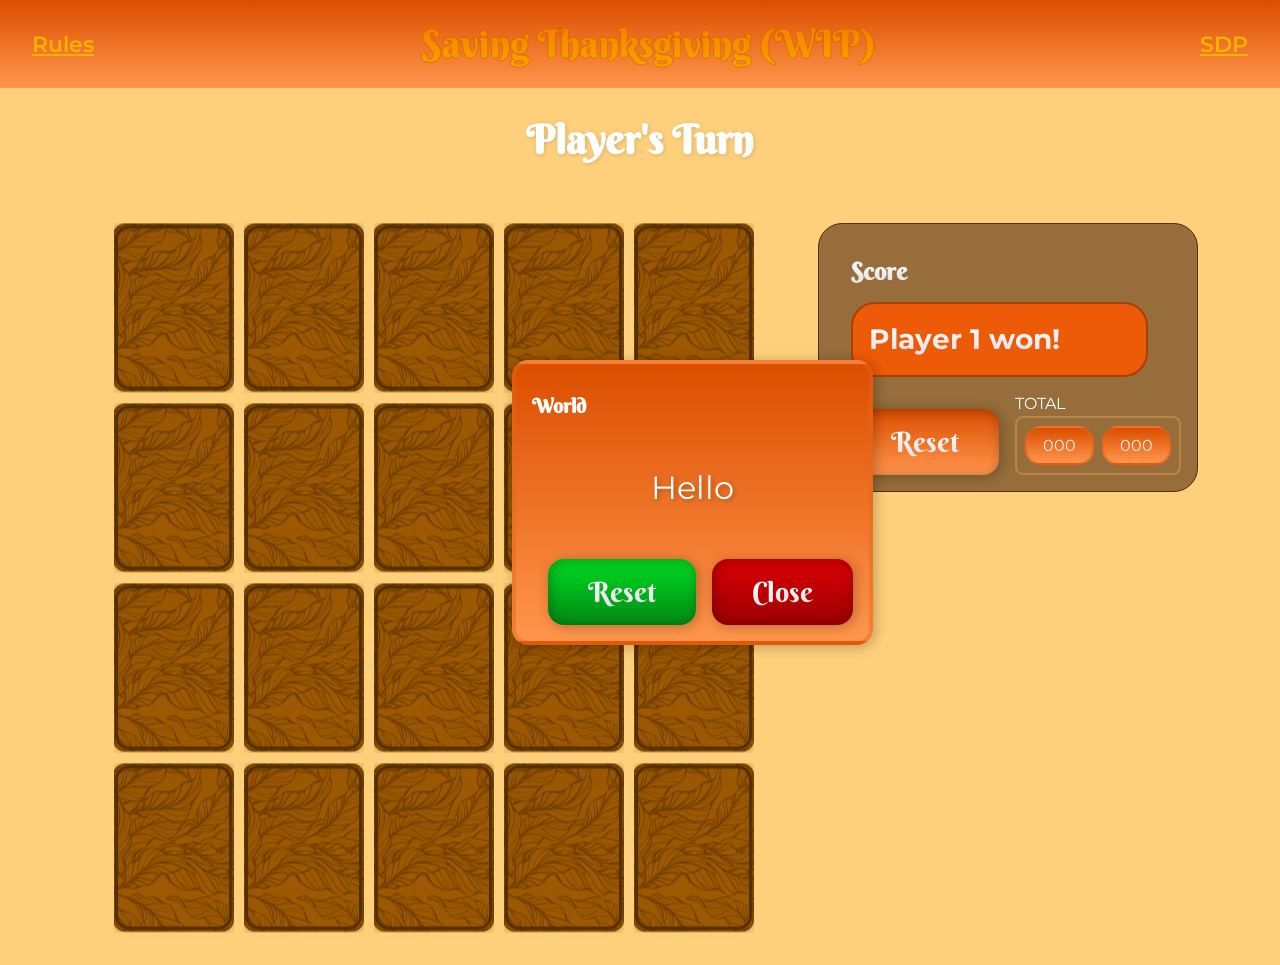
==== index.html @ 695b345c "Added notification function & element" ====
<!--Jonas & Abel-->
<!-- U2 L13 -->
<!--Making a Memory Game -->

<!DOCTYPE html>
<html>
    <head>
        <title>Saving Thanksgiving</title>
        <link rel="stylesheet" href="index.css">

        <link rel="preconnect" href="https://fonts.googleapis.com">
        <link rel="preconnect" href="https://fonts.gstatic.com" crossorigin>
        <link href="https://fonts.googleapis.com/css2?family=Berkshire+Swash&family=Bitcount+Prop+Single+Ink:wght@100..900&display=swap" rel="stylesheet">

        <link rel="preconnect" href="https://fonts.googleapis.com">
        <link rel="preconnect" href="https://fonts.gstatic.com" crossorigin>
        <link href="https://fonts.googleapis.com/css2?family=Berkshire+Swash&family=Bitcount+Prop+Single+Ink:wght@100..900&family=Montserrat:ital,wght@0,100..900;1,100..900&display=swap" rel="stylesheet">
    </head>

    <body>
        <div id="header">
            <a class="header_link" href="pages/rules/rules.html">Rules</a>
            <h1 id="title">Saving Thanksgiving (WIP)</h1>
            <a class="header_link" href="pages/SDP/U2_Lab13_SDP.html">SDP</a>
        </div>

        <div class="column" id="main_column">
            <h1 id="player_turn">Player's Turn</h1>

            <div class="row" id="main_row">
                <div id="cards"></div>

                <div id="score">
                    <h1>Score</h1>
                    <div class="score_box">
                        <h1>Player 1 won!</h1>
                    </div>
                    <div id="score_bottom">
                        <button class="reset_button">
                            <p>Reset</p>
                        </button>

                        <div class="column">
                            <p style="color: #FFFFFF; margin: 0 0 .2rem 0;">TOTAL</p>
                            <div id="total_score">
                                <div class="ts_box" id="p1">
                                    <p>000</p>
                                </div>

                                <div class="ts_box" id="p2">
                                    <p>000</p>
                                </div>
                            </div>
                        </div>
                    </div>
                </div>
            </div>

        </div>

        <div id="notification">
            <h1 id="noti_title">Title</h1>
            <p id="noti_message">Message</p>
            <div>
                <button id="noti_reset">
                    <p>Reset</p>
                </button>
                <buton id="noti_close">
                    <p>Close</p>
                </buton>
            </div>
        </div>
    </div>

    <script src="index.js"></script>
    <script>genCards()</script>
    </body>
</html>
---- index.css ----
body{
    background-color: #FFD07B;
    margin: 0;
}

h1{
    font-family: "Berkshire Swash";
}

p{
    font-family: "Montserrat";
}

.header_link{
    font-family: "Montserrat";
    font-size: 1.75vw;
    font-weight: 600;
    color: #FFB200;
    transition: all 0.1s ease-in;
    margin: 0;
}

.header_link:hover{
    color: #F46800;
}

.row{
    display: flex;
    flex-direction: row;
}

.column{
    display: flex;
    flex-direction: column;
}

.card{
    width: 120px;
    height: 170px;
    background-position: center;
    background-size: auto;
    background-repeat: no-repeat;
}

.score_box{
    width: 80%;
    height: 10%;
    background-color: #ED5A08;
    border: 2px solid #A54007;
    border-radius: 1.5rem;
    padding-left: 1rem;
    justify-self: center;
    margin-left: 1rem;
}

.score_box>h1{
    font-family: "Montserrat";
    font-weight: bold;
    font-size: 1.75rem;
    align-content: center;
    color: transparent;
    background-image: linear-gradient(to bottom, #FFFFFF, #DFDFDF);
    background-clip: text;
}

.reset_button{
    background-image: linear-gradient(to bottom, #DC4E00, #FF964C);
    padding: 1rem 2.5rem 1rem 2.5rem;
    border: 2px #e76317c8;
    box-shadow: inset 2px 2px 12px 1px rgba(0, 0, 0, 0.25), 2px 2px 12px 1px rgba(0, 0, 0, 0.222);
    width: fit-content;
    height: fit-content;
    align-content: center;
    border-radius: 1rem;
    margin-left: 1rem;
    margin-top: 1rem;
    transition: all 0.15s ease-in-out;
}

.reset_button>p{
    color: transparent;
    background-clip: text;
    text-align: center;
    width: 100%;
    height: fit-content;
    background-image: linear-gradient(to bottom, #FFFFFF, #DFDFDF);
    font-family: "Berkshire Swash";
    font-size: 1.75rem;
    margin: 0;
    padding: 0;
}

.reset_button:hover{
    transform: scale(1.1);
    background-image: linear-gradient(to bottom, #f1671c, #ff6a00);
}

.reset_button:active{
    transform: scale(0.9);
    background-image: linear-gradient(to bottom, #ff9f5b, #ff6a00);
}

.ts_box{
    background-image: linear-gradient(to bottom, #DC4E00, #FF964C);
    border: 2px solid #e76317a4;
    border-radius: 1rem;
    width: fit-content;
    height: fit-content;
    padding: .5rem 1rem .5rem 1rem;
}

.ts_box>p{
    font: "Berkshire Swash";
    font-size: 1rem;
    background-image: linear-gradient(to bottom, #FFFFFF, #DFDFDF);
    background-clip: text;
    color: transparent;
    width: 100%;
    margin: 0;
    padding: 0;
}

#title{
    font-family: "Berkshire Swash";
    font-size: 3vw;
    width: fit-content;
    height: fit-content;
    padding: 1.25rem;
    background-image: linear-gradient(to bottom, #F46800, #FFB200);
    background-clip: text;
    -webkit-text-stroke: 1px #862f004f;
    color: transparent;
    /*text-shadow: 2px 2px 4px rgba(0, 0, 0, 0.5);*/
    margin: 0;
}

#header{
    display: flex;
    margin: 0;
    width: 100%;
    min-height: 10%;
    flex-direction: row;
    justify-content: space-between;
    align-items: center;
    padding: 0 2rem 0 2rem;
    box-sizing: border-box;
    background-image: linear-gradient(to bottom, #DC4E00, #FF964C);
}

#cards{
    display: grid;
    grid-template-columns: repeat(5, 120px);
    grid-template-rows: repeat(4, 170px); 
    gap: 10px;
    width: fit-content;
    align-self: center;
    margin: 2rem;
}

#score{
    display: flex;
    flex-direction: column;
    justify-content: flex-start;
    min-width: 20%;
    min-height: 100%;
    padding: 1rem;
    background-color: #966D3B;
    border: 1px solid #553000;
    border-radius: 1.5rem;
    margin-top: 2rem;
}

#score>h1{
    color: transparent;
    background-image: linear-gradient(to bottom, #FFFFFF, #DFDFDF);
    background-clip: text;
    font-size: 1.5rem;
    text-align: left;
    margin-left: 1rem;
    margin-top: 1rem;
}

#player_turn{
    font-family: "Berkshire Swash";
    font-size: 2.5rem;
    color: white;
    text-shadow: 1px 1px 4px rgba(0, 0, 0, 0.15);
}

#main_column{
    display: flex;
    justify-content: center;
    align-items: center;
}

#main_row{
    display: flex;
    justify-content: center;
    align-items: flex-start;
    gap: 2rem;
    width: 100%;
}

#score_bottom{
    display: flex;
    flex-direction: row;
    justify-content: flex-start;
    align-items: flex-end;
    margin-top: 1rem;
    gap: 1rem;
}

#total_score{
    display: flex;
    flex-direction: row;
    width: fit-content;
    height: fit-content;
    border: 2px solid #B98646;
    padding: .5rem;
    gap: .5rem;
    border-radius: .5rem;
}

#notification{
    display: flex;
    position: fixed;
    flex-direction: column;
    align-items: center;
    justify-content: flex-start;
    gap: 0.25rem;
    top: 40%;
    left: 40%;
    width: fit-content;
    height: fit-content;
    background-image: linear-gradient(to bottom, #DC4E00, #FF964C);
    border: 4px #e7651972 solid;
    box-shadow: 2px 2px 12px 1px rgba(0, 0, 0, 0.222);
    transition: all 0.5s ease-in-out;
    opacity: 0;
    padding: 1rem;
    border-radius: 1rem;
}

#notification>h1{
    font-size: 1.25rem;
    font-family: "Berkshire Swash";
    color: white;
    text-align: left;
    width: 100%;
}

#notification>p{
    font-family: "Montserrat";
    color: white;
    width: 100%;
    height: fit-content;
    font-size: 2rem;
    text-align: center;
    text-shadow: #00000040 2px 2px 4px;
}

#notification>div{
    display: flex;
    flex-direction: row;
    justify-content: space-between;
    width: 100%;
    height: fit-content;
}

#noti_reset{
    background-image: linear-gradient(to bottom, #00DC21, #008914);
    padding: 1rem 2.5rem 1rem 2.5rem;
    border: 2px #00570d;
    box-shadow: inset 2px 2px 12px 1px rgba(0, 0, 0, 0.25), 2px 2px 12px 1px rgba(0, 0, 0, 0.222);
    width: 50%;
    height: fit-content;
    align-content: center;
    border-radius: 1rem;
    margin-left: 1rem;
    margin-top: 1rem;
    transition: all 0.15s ease-in-out;
}

#noti_reset>p{
    color: transparent;
    background-clip: text;
    text-align: center;
    width: 100%;
    height: fit-content;
    background-image: linear-gradient(to bottom, #FFFFFF, #DFDFDF);
    font-family: "Berkshire Swash";
    font-size: 1.75rem;
    margin: 0;
    padding: 0;
}

#noti_reset:hover{
    transform: scale(1.1);
    background-image: linear-gradient(to bottom, #0ae42b, #00a419);
}

#noti_reset:active{
    transform: scale(0.9);
    background-image: linear-gradient(to bottom, #87ff99, #02b81d);
}

#noti_close{
    background-image: linear-gradient(to bottom, #DC0004, #9A0003);
    padding: 1rem 2.5rem 1rem 2.5rem;
    border: 2px #600103;
    box-shadow: inset 2px 2px 12px 1px rgba(0, 0, 0, 0.25), 2px 2px 12px 1px rgba(0, 0, 0, 0.222);
    width: 50%;
    height: fit-content;
    align-content: center;
    border-radius: 1rem;
    margin-left: 1rem;
    margin-top: 1rem;
    transition: all 0.15s ease-in-out;
}

#noti_close>p{
    color: transparent;
    background-clip: text;
    text-align: center;
    width: 100%;
    height: fit-content;
    background-image: linear-gradient(to bottom, #FFFFFF, #DFDFDF);
    font-family: "Berkshire Swash";
    font-size: 1.75rem;
    margin: 0;
    padding: 0;
}

#noti_close:hover{
    transform: scale(1.1);
    background-image: linear-gradient(to bottom, #ef0408, #b40407);
}

#noti_close:active{
    transform: scale(0.9);
    background-image: linear-gradient(to bottom, #f63e41, #b50104);
}
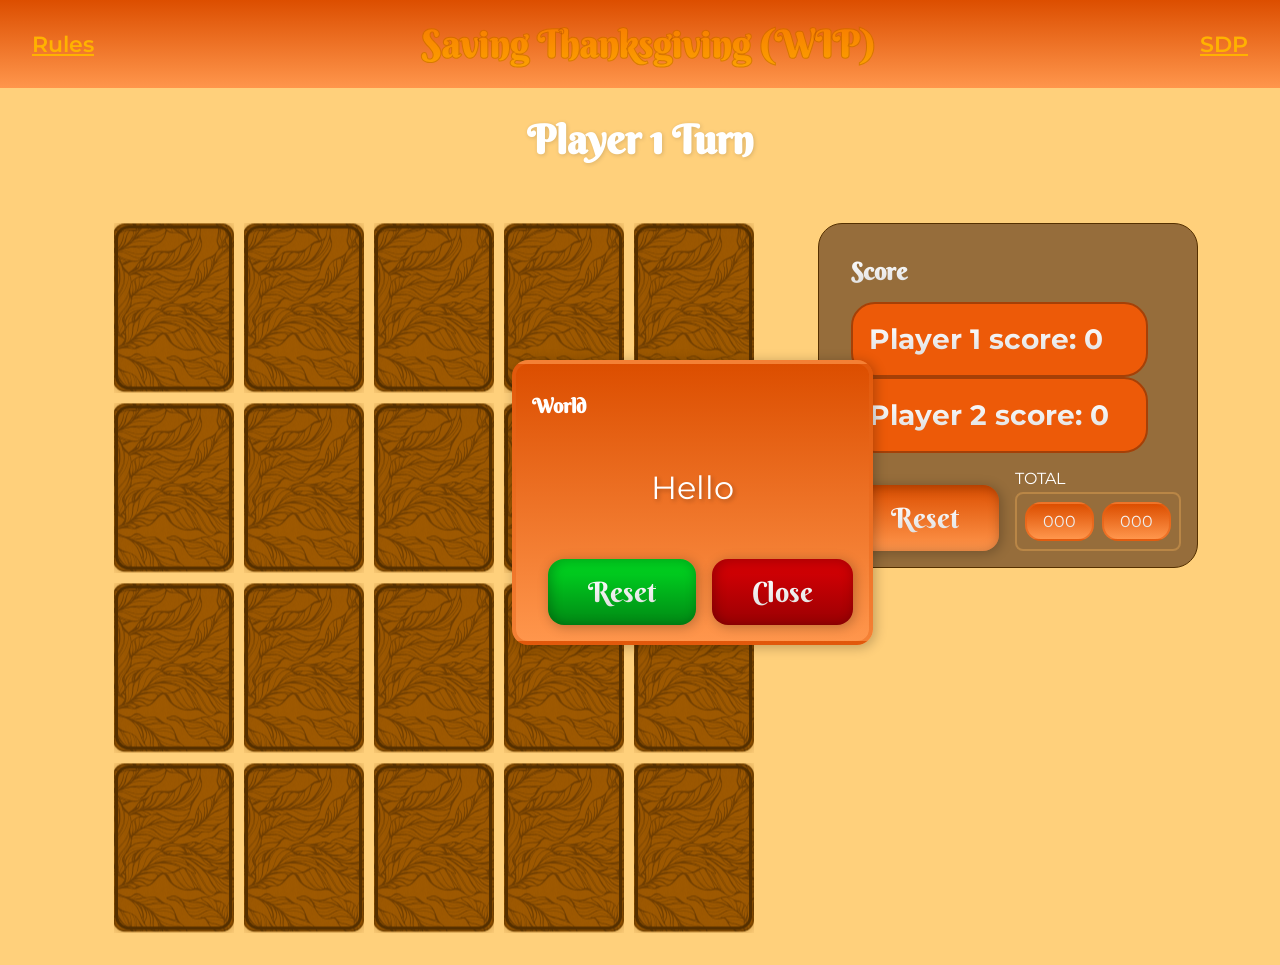
==== commit 9a83d852: "Added score display and turn display" ====
--- a/index.html
+++ b/index.html
@@ -25,7 +25,7 @@
         </div>
 
         <div class="column" id="main_column">
-            <h1 id="player_turn">Player's Turn</h1>
+            <h1 id="player_turn">Player 1 Turn</h1>
 
             <div class="row" id="main_row">
                 <div id="cards"></div>
@@ -33,7 +33,10 @@
                 <div id="score">
                     <h1>Score</h1>
                     <div class="score_box">
-                        <h1>Player 1 won!</h1>
+                        <h1>Player 1 score: 0</h1>
+                    </div>
+                    <div class="score_box">
+                        <h1>Player 2 score: 0</h1>
                     </div>
                     <div id="score_bottom">
                         <button class="reset_button">
--- a/index.css
+++ b/index.css
@@ -318,6 +318,8 @@
     transition: all 0.15s ease-in-out;
 }
 
+
+
 #noti_close>p{
     color: transparent;
     background-clip: text;
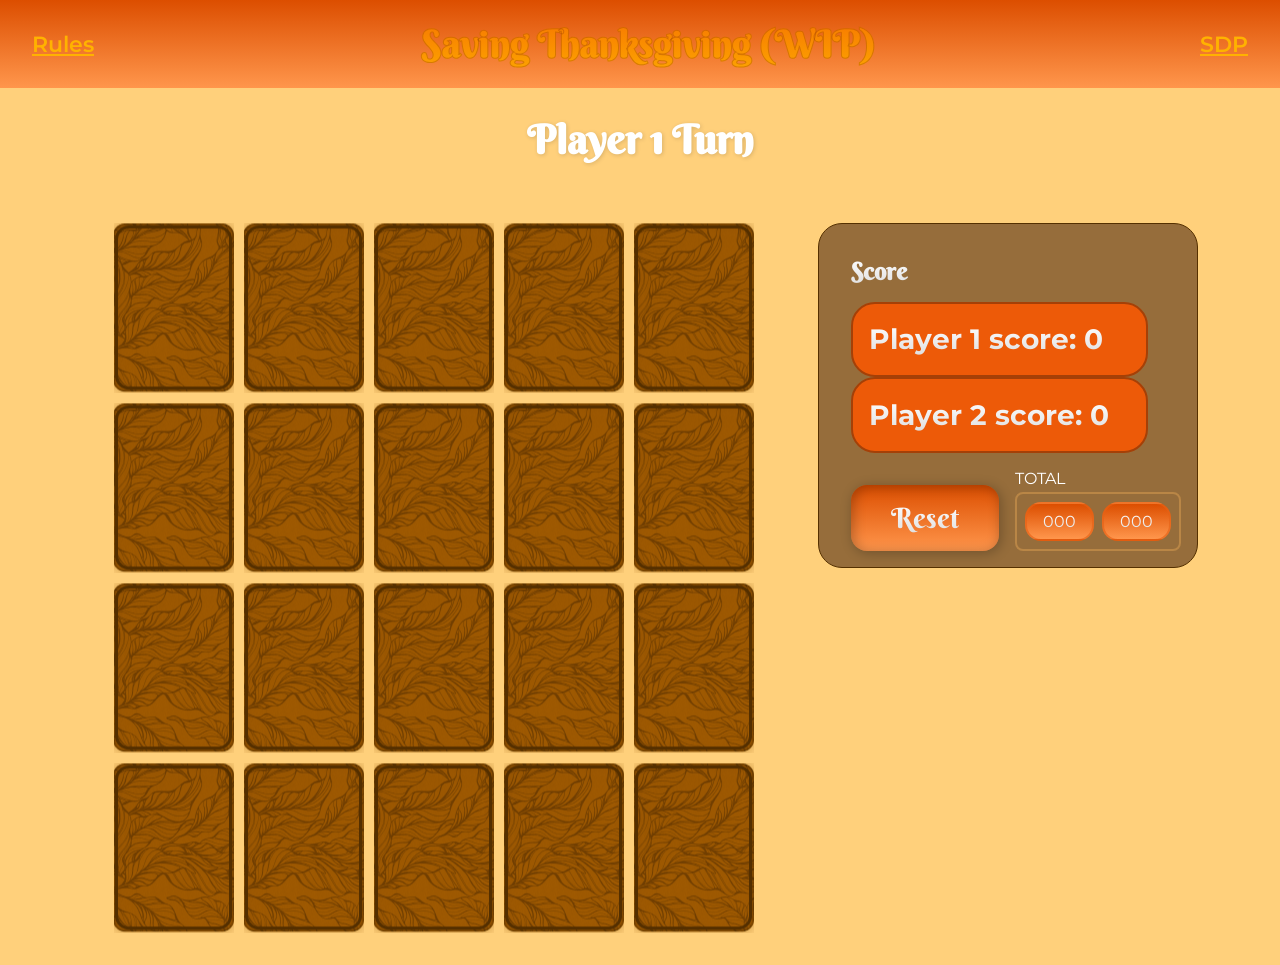
==== commit edf6d8fe: "Removed notification functionality for time-being until creation method can be redone." ====
--- a/index.html
+++ b/index.html
@@ -61,6 +61,7 @@
 
         </div>
 
+        <!--
         <div id="notification">
             <h1 id="noti_title">Title</h1>
             <p id="noti_message">Message</p>
@@ -73,6 +74,7 @@
                 </buton>
             </div>
         </div>
+        -->
     </div>
 
     <script src="index.js"></script>
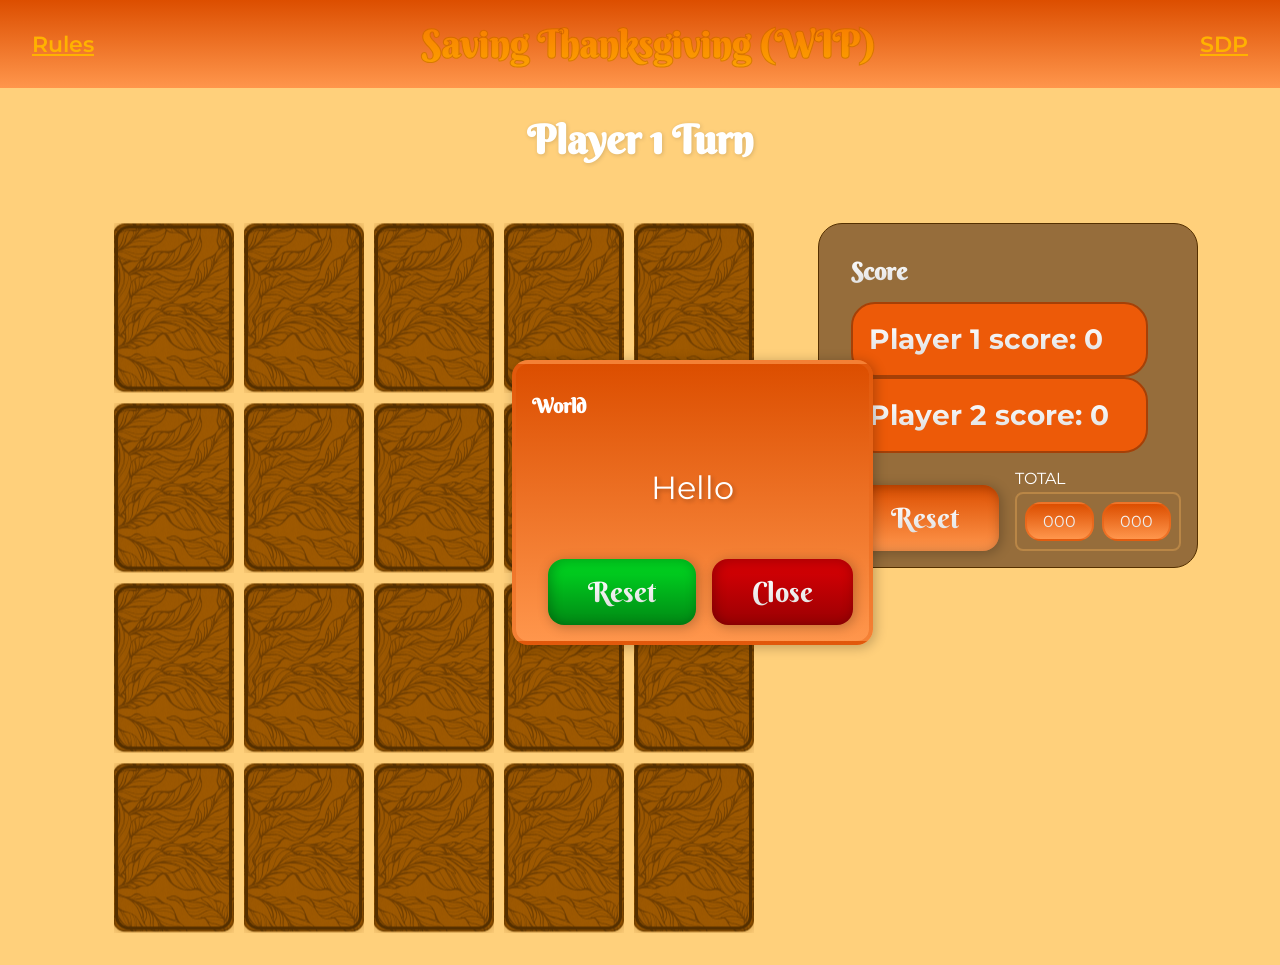
==== commit 5a8ea532: "Fixed notification creation with Z-Index edition." ====
--- a/index.html
+++ b/index.html
@@ -61,7 +61,6 @@
 
         </div>
 
-        <!--
         <div id="notification">
             <h1 id="noti_title">Title</h1>
             <p id="noti_message">Message</p>
@@ -74,7 +73,6 @@
                 </buton>
             </div>
         </div>
-        -->
     </div>
 
     <script src="index.js"></script>
--- a/index.css
+++ b/index.css
@@ -237,6 +237,7 @@
     box-shadow: 2px 2px 12px 1px rgba(0, 0, 0, 0.222);
     transition: all 0.5s ease-in-out;
     opacity: 0;
+    z-index: -1;
     padding: 1rem;
     border-radius: 1rem;
 }
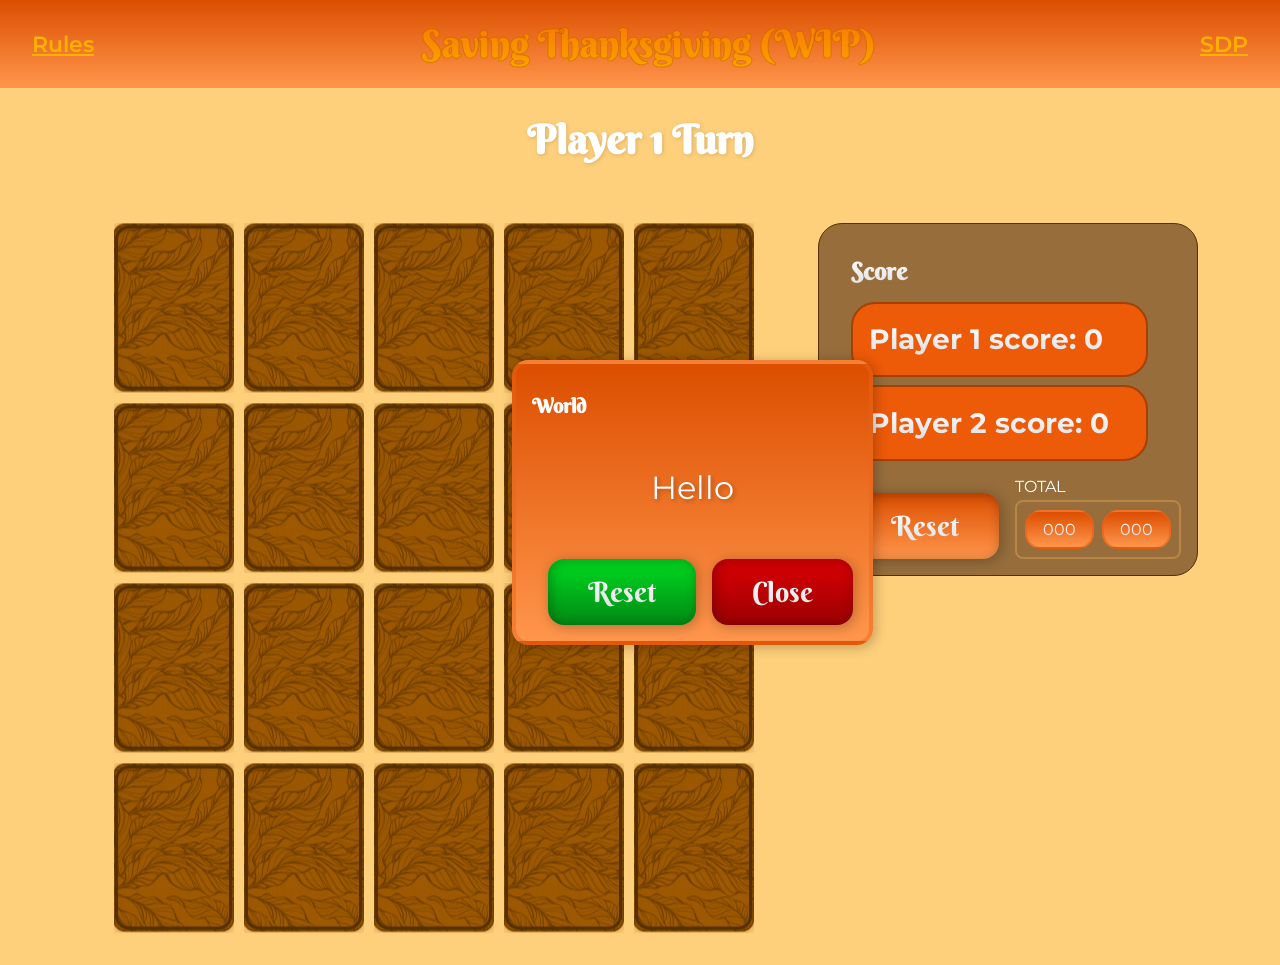
==== commit c6d7eea2: "Added SDP, rules, card hover effect, and other general improvements." ====
--- a/index.html
+++ b/index.html
@@ -35,7 +35,7 @@
                     <div class="score_box">
                         <h1>Player 1 score: 0</h1>
                     </div>
-                    <div class="score_box">
+                    <div class="score_box" style="margin-top: .5rem;">
                         <h1>Player 2 score: 0</h1>
                     </div>
                     <div id="score_bottom">
--- a/index.css
+++ b/index.css
@@ -40,6 +40,11 @@
     background-position: center;
     background-size: auto;
     background-repeat: no-repeat;
+    transition: all 0.2s ease-in-out;
+}
+
+.card:hover{
+    transform: scale(1.1);
 }
 
 .score_box{
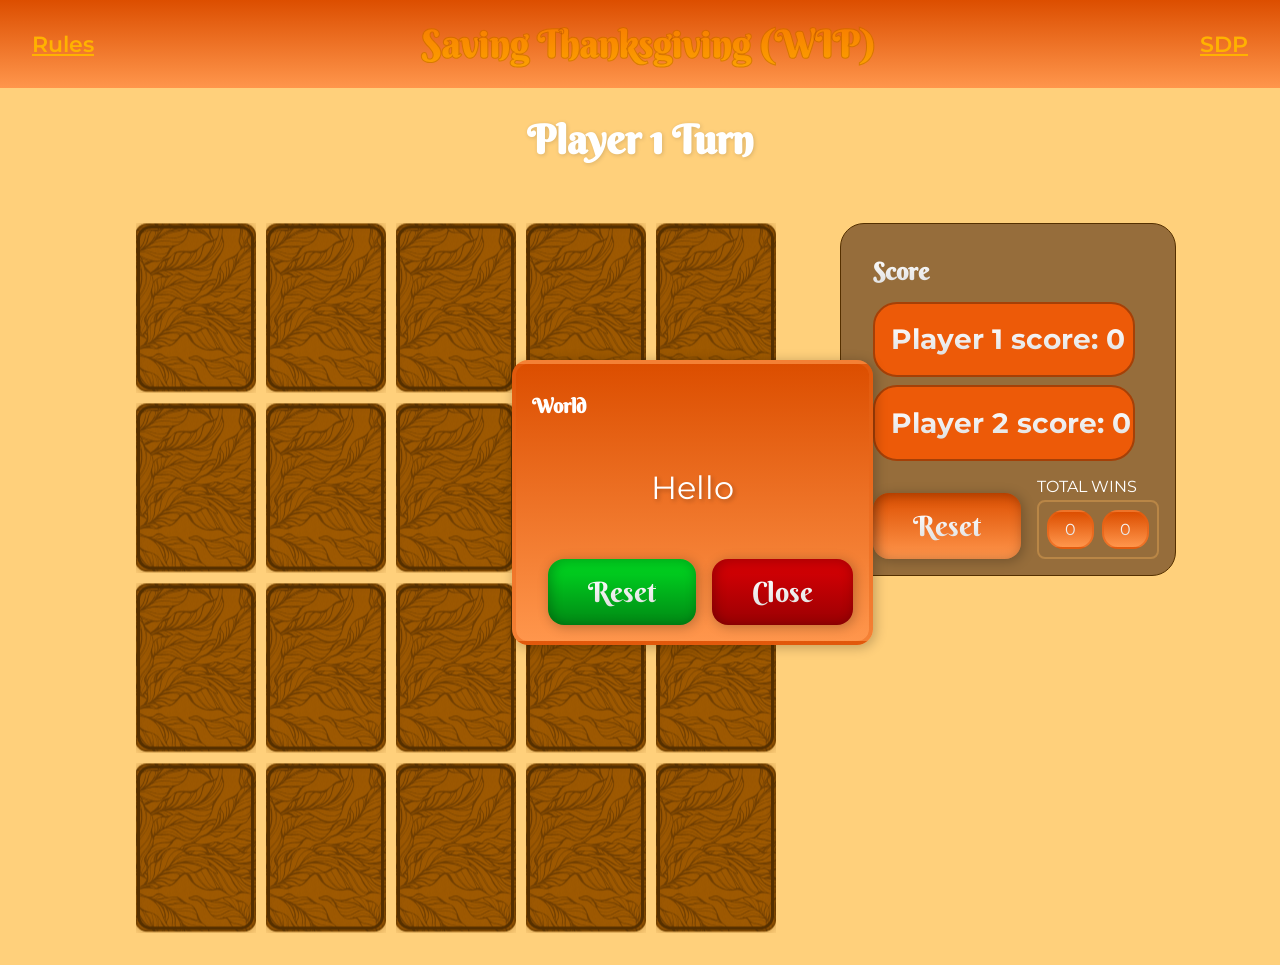
==== commit 8df9de5b: "Displays score and total wins." ====
--- a/index.html
+++ b/index.html
@@ -32,26 +32,26 @@
 
                 <div id="score">
                     <h1>Score</h1>
-                    <div class="score_box">
-                        <h1>Player 1 score: 0</h1>
+                    <div class="score_box" >
+                        <h1 id = "player_1_score">Player 1 score: 0</h1>
                     </div>
                     <div class="score_box" style="margin-top: .5rem;">
-                        <h1>Player 2 score: 0</h1>
+                        <h1 id = "player_2_score">Player 2 score: 0</h1>
                     </div>
                     <div id="score_bottom">
-                        <button class="reset_button">
+                        <button class="reset_button" onclick = resetButton()>
                             <p>Reset</p>
                         </button>
 
                         <div class="column">
-                            <p style="color: #FFFFFF; margin: 0 0 .2rem 0;">TOTAL</p>
+                            <p style="color: #FFFFFF; margin: 0 0 .2rem 0;">TOTAL WINS</p>
                             <div id="total_score">
-                                <div class="ts_box" id="p1">
-                                    <p>000</p>
+                                <div class="ts_box" >
+                                    <p id="p1">000</p>
                                 </div>
 
-                                <div class="ts_box" id="p2">
-                                    <p>000</p>
+                                <div class="ts_box">
+                                    <p id="p2">000</p>
                                 </div>
                             </div>
                         </div>
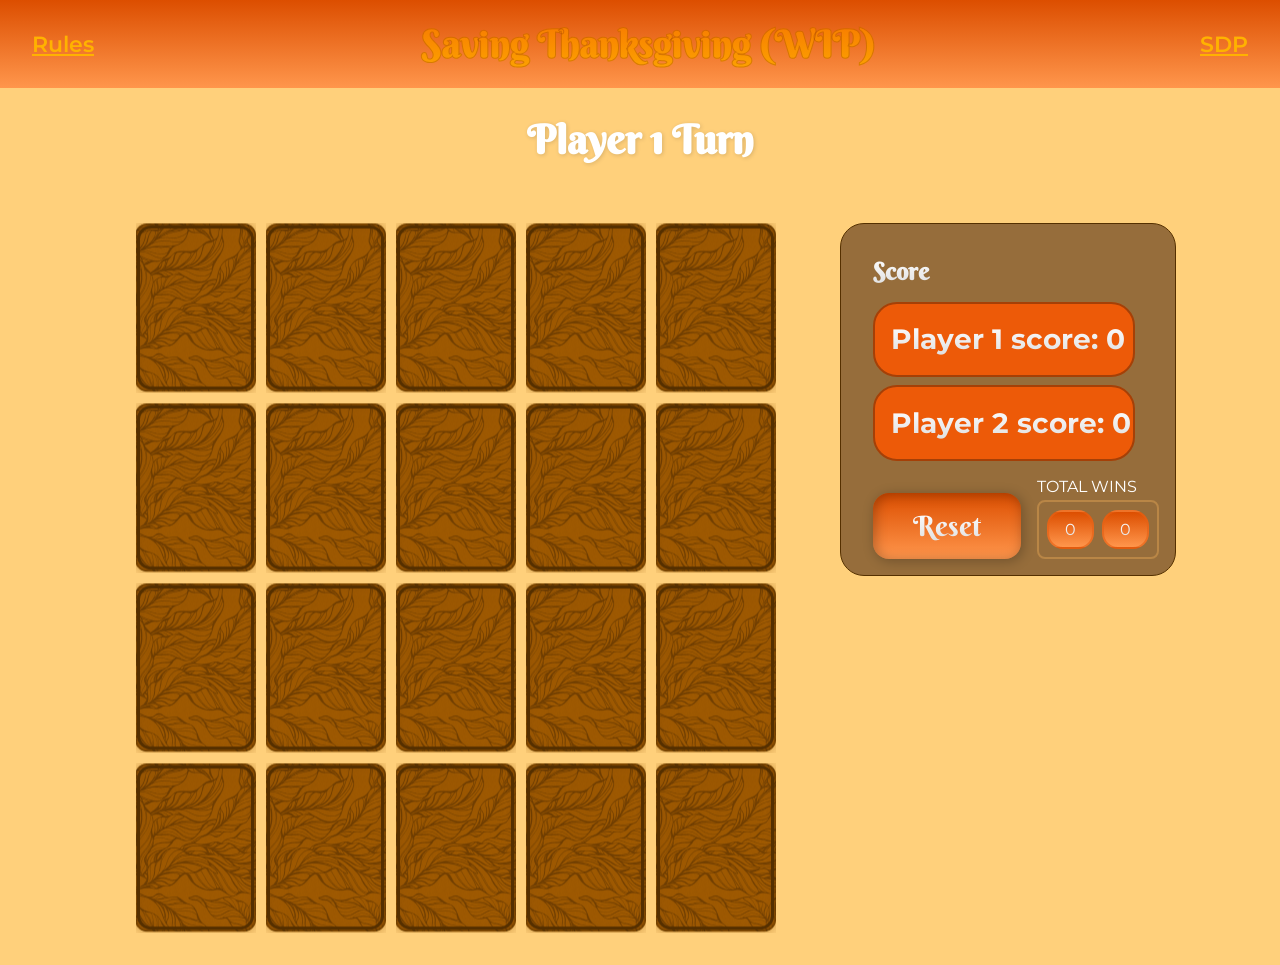
==== commit 391451e0: "Added click-blocker class" ====
--- a/index.html
+++ b/index.html
@@ -18,6 +18,7 @@
     </head>
 
     <body>
+        <div id="click_blocker"></div>
         <div id="header">
             <a class="header_link" href="pages/rules/rules.html">Rules</a>
             <h1 id="title">Saving Thanksgiving (WIP)</h1>
--- a/index.css
+++ b/index.css
@@ -348,3 +348,11 @@
     transform: scale(0.9);
     background-image: linear-gradient(to bottom, #f63e41, #b50104);
 }
+
+#click_blocker{
+    width: 100%;
+    height: 100%;
+    opacity: 0;
+    position: fixed;
+    z-index: -2; /* set to 1 or more */
+}
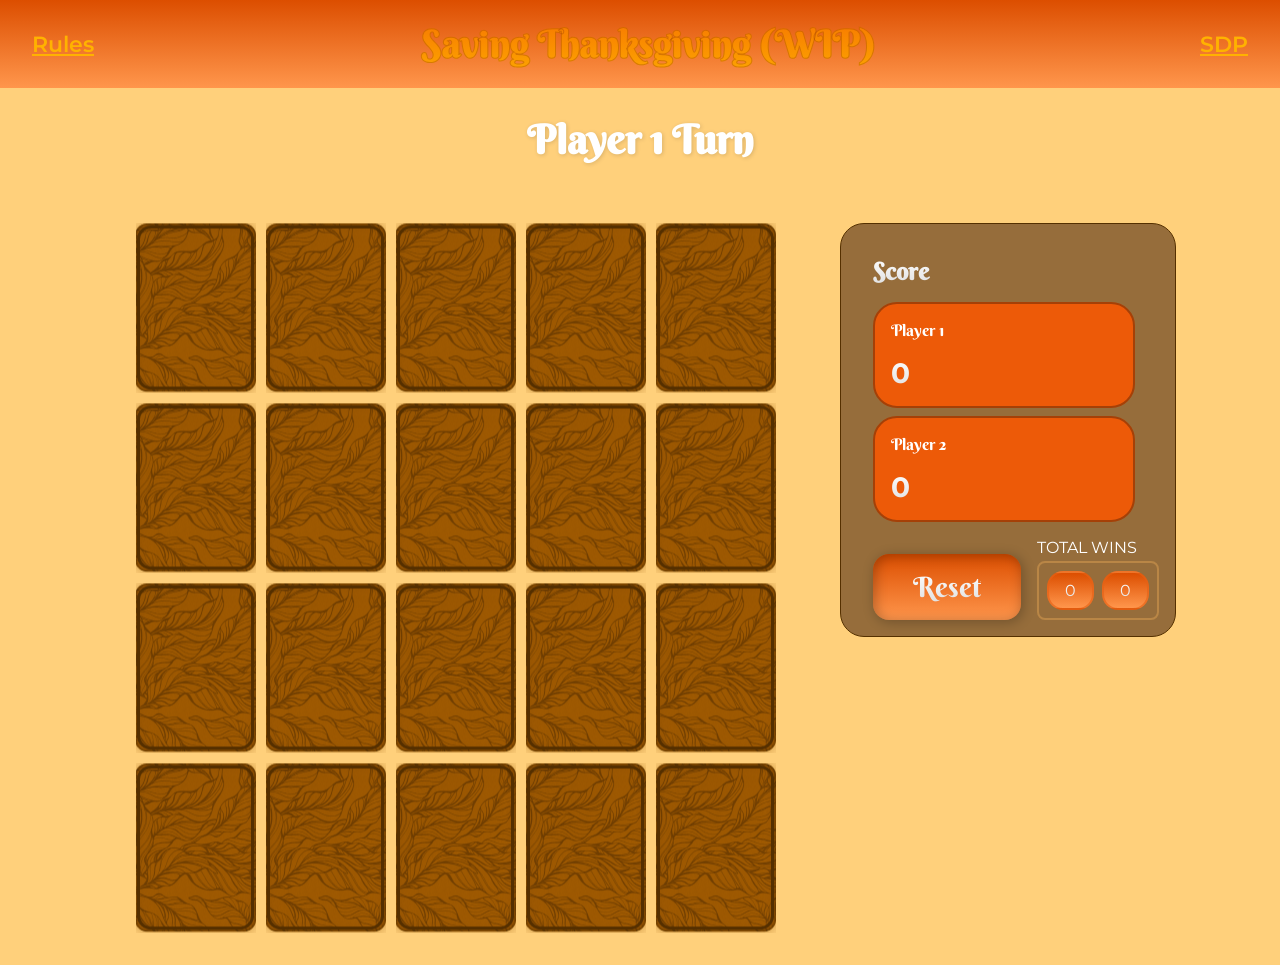
==== commit 2a060776: "Changed score boxes" ====
--- a/index.html
+++ b/index.html
@@ -18,7 +18,6 @@
     </head>
 
     <body>
-        <div id="click_blocker"></div>
         <div id="header">
             <a class="header_link" href="pages/rules/rules.html">Rules</a>
             <h1 id="title">Saving Thanksgiving (WIP)</h1>
@@ -34,10 +33,12 @@
                 <div id="score">
                     <h1>Score</h1>
                     <div class="score_box" >
-                        <h1 id = "player_1_score">Player 1 score: 0</h1>
+                        <p>Player 1</p>
+                        <h1 id="player_1_score">0</h1>
                     </div>
                     <div class="score_box" style="margin-top: .5rem;">
-                        <h1 id = "player_2_score">Player 2 score: 0</h1>
+                        <p>Player 2</p>
+                        <h1 id="player_2_score">0</h1>
                     </div>
                     <div id="score_bottom">
                         <button class="reset_button" onclick = resetButton()>
--- a/index.css
+++ b/index.css
@@ -54,8 +54,10 @@
     border: 2px solid #A54007;
     border-radius: 1.5rem;
     padding-left: 1rem;
+    padding-bottom: 1rem;
     justify-self: center;
     margin-left: 1rem;
+    gap: 0.1rem;
 }
 
 .score_box>h1{
@@ -66,6 +68,12 @@
     color: transparent;
     background-image: linear-gradient(to bottom, #FFFFFF, #DFDFDF);
     background-clip: text;
+    margin: 0;
+}
+
+.score_box>p{
+    font-family: "Berkshire Swash";
+    color: white;
 }
 
 .reset_button{
@@ -347,12 +355,4 @@
 #noti_close:active{
     transform: scale(0.9);
     background-image: linear-gradient(to bottom, #f63e41, #b50104);
-}
-
-#click_blocker{
-    width: 100%;
-    height: 100%;
-    opacity: 0;
-    position: fixed;
-    z-index: -2; /* set to 1 or more */
-}
+}
